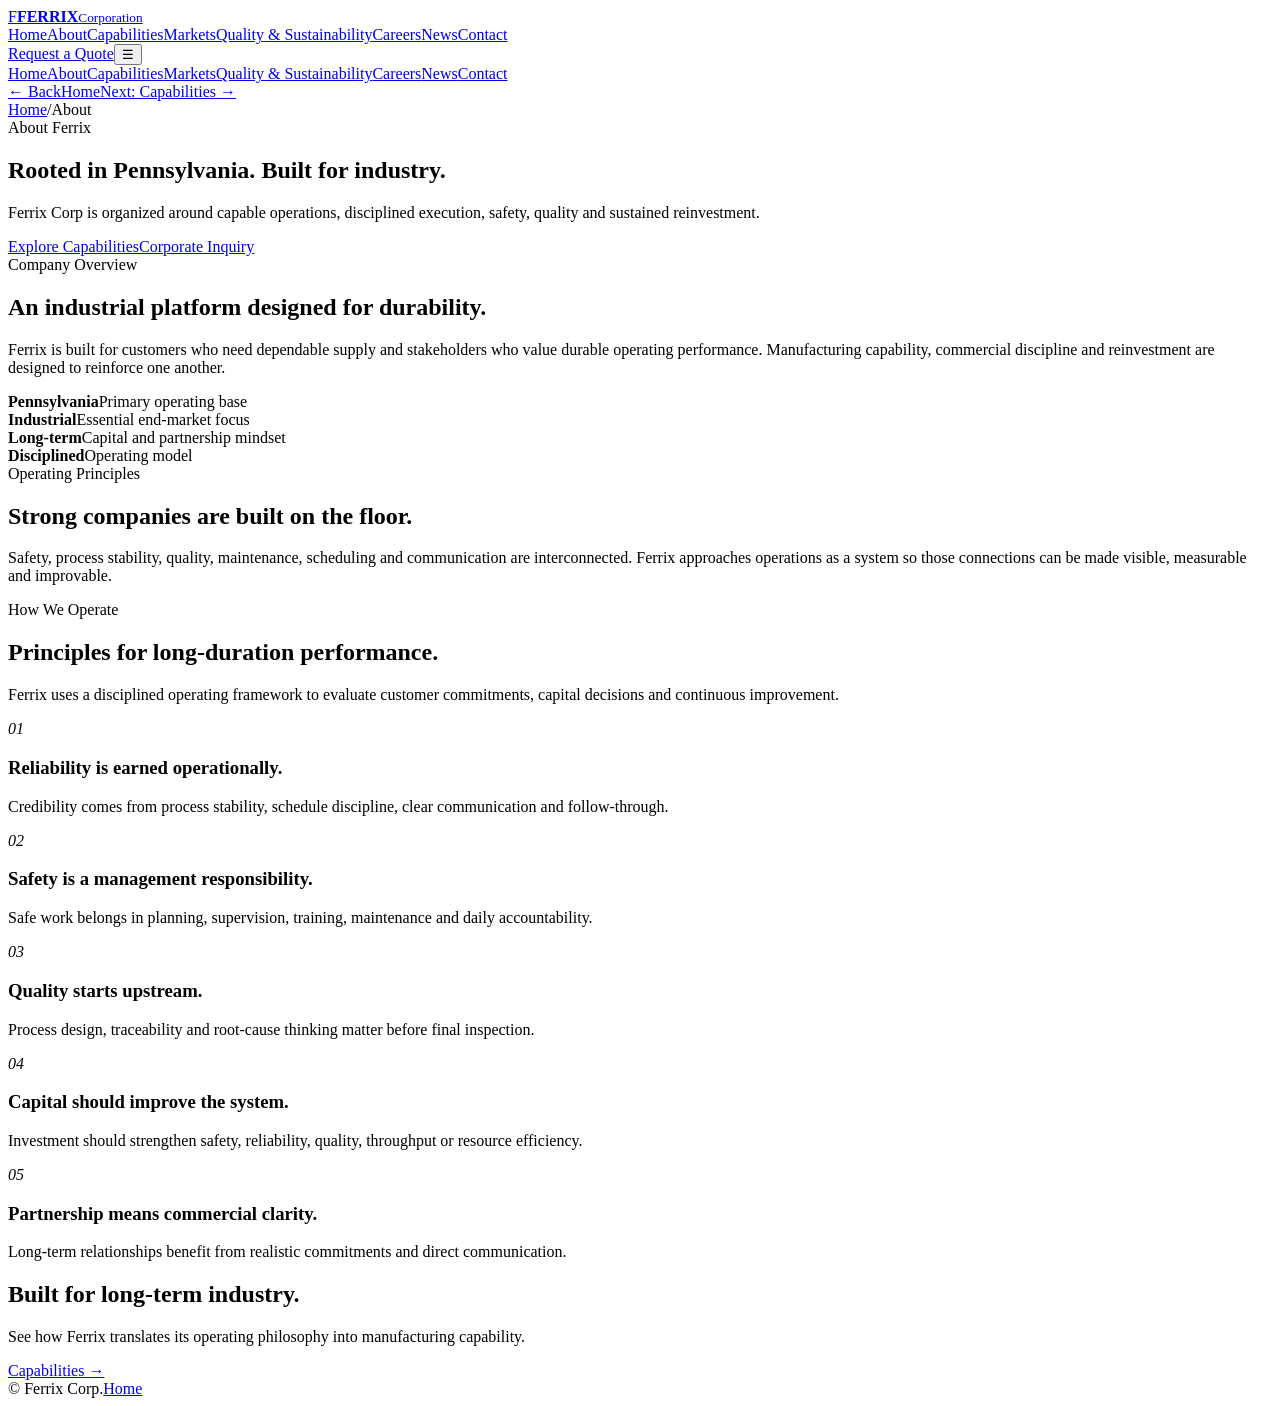
==== about.html @ 7ff0eff3 "Add dedicated About page" ====
<!doctype html><html lang='en'><head><meta charset='utf-8'><meta name='viewport' content='width=device-width,initial-scale=1'><meta name='description' content='About Ferrix Corp, its Pennsylvania operating base and industrial principles.'><title>About | Ferrix Corp</title><link rel='stylesheet' href='/styles.css'></head><body><div class='progress' id='progress'></div><header><div class='wrap nav'><a class='brand' href='/'><span class='mark'><span>F</span></span><span class='brandtext'><strong>FERRIX</strong><small>Corporation</small></span></a><nav class='navlinks'><a href='/'>Home</a><a class='active' href='/about'>About</a><a href='/capabilities'>Capabilities</a><a href='/markets'>Markets</a><a href='/quality'>Quality & Sustainability</a><a href='/careers'>Careers</a><a href='/news'>News</a><a href='/contact'>Contact</a></nav><a class='navquote' href='/contact'>Request a Quote</a><button class='menu' id='menu'>☰</button></div><nav class='mobilepanel' id='mobilepanel'><a href='/'>Home</a><a href='/about'>About</a><a href='/capabilities'>Capabilities</a><a href='/markets'>Markets</a><a href='/quality'>Quality & Sustainability</a><a href='/careers'>Careers</a><a href='/news'>News</a><a href='/contact'>Contact</a></nav></header><div class='backbar'><div class='wrap'><a href='/' onclick='if(history.length>1){event.preventDefault();history.back()}'>← Back</a><a href='/'>Home</a><a href='/capabilities'>Next: Capabilities →</a></div></div><main><section class='hero page'><div class='hero-bg' style="background-image:url('https://images.pexels.com/photos/32845683/pexels-photo-32845683.jpeg?auto=compress&cs=tinysrgb&w=2400')"></div><div class='hero-grid'></div><div class='wrap hero-inner'><div class='breadcrumb'><a href='/'>Home</a><span>/</span><span>About</span></div><span class='eyebrow'>About Ferrix</span><h1>Rooted in Pennsylvania. <span>Built for industry.</span></h1><p class='lead'>Ferrix Corp is organized around capable operations, disciplined execution, safety, quality and sustained reinvestment.</p><div class='hero-actions'><a class='btn white' href='/capabilities'>Explore Capabilities</a><a class='btn outline' href='/contact'>Corporate Inquiry</a></div></div></section><section class='section white'><div class='wrap'><div class='section-head' data-reveal><div><span class='eyebrow'>Company Overview</span><h2>An industrial platform designed for durability.</h2></div><p>Ferrix is built for customers who need dependable supply and stakeholders who value durable operating performance. Manufacturing capability, commercial discipline and reinvestment are designed to reinforce one another.</p></div><div class='statband'><div class='stat'><strong>Pennsylvania</strong><span>Primary operating base</span></div><div class='stat'><strong>Industrial</strong><span>Essential end-market focus</span></div><div class='stat'><strong>Long-term</strong><span>Capital and partnership mindset</span></div><div class='stat'><strong>Disciplined</strong><span>Operating model</span></div></div></div></section><section class='split'><div class='split-image' style="background-image:url('https://images.pexels.com/photos/2760241/pexels-photo-2760241.jpeg?auto=compress&cs=tinysrgb&w=1800')"></div><div class='split-copy'><span class='eyebrow'>Operating Principles</span><h2>Strong companies are built on the floor.</h2><p>Safety, process stability, quality, maintenance, scheduling and communication are interconnected. Ferrix approaches operations as a system so those connections can be made visible, measurable and improvable.</p></div></section><section class='section white'><div class='wrap'><div class='section-head'><div><span class='eyebrow'>How We Operate</span><h2>Principles for long-duration performance.</h2></div><p>Ferrix uses a disciplined operating framework to evaluate customer commitments, capital decisions and continuous improvement.</p></div><div class='principles'><article class='principle'><i>01</i><div><h3>Reliability is earned operationally.</h3><p>Credibility comes from process stability, schedule discipline, clear communication and follow-through.</p></div></article><article class='principle'><i>02</i><div><h3>Safety is a management responsibility.</h3><p>Safe work belongs in planning, supervision, training, maintenance and daily accountability.</p></div></article><article class='principle'><i>03</i><div><h3>Quality starts upstream.</h3><p>Process design, traceability and root-cause thinking matter before final inspection.</p></div></article><article class='principle'><i>04</i><div><h3>Capital should improve the system.</h3><p>Investment should strengthen safety, reliability, quality, throughput or resource efficiency.</p></div></article><article class='principle'><i>05</i><div><h3>Partnership means commercial clarity.</h3><p>Long-term relationships benefit from realistic commitments and direct communication.</p></div></article></div></div></section></main><section class='final'><div class='wrap finalgrid'><div><h2>Built for long-term industry.</h2><p>See how Ferrix translates its operating philosophy into manufacturing capability.</p></div><a class='btn dark' href='/capabilities'>Capabilities →</a></div></section><footer><div class='wrap'><div class='footerbottom'><span>© <span id='year'></span> Ferrix Corp.</span><a href='/'>Home</a></div></div></footer><script src='/site.js'></script></body></html>
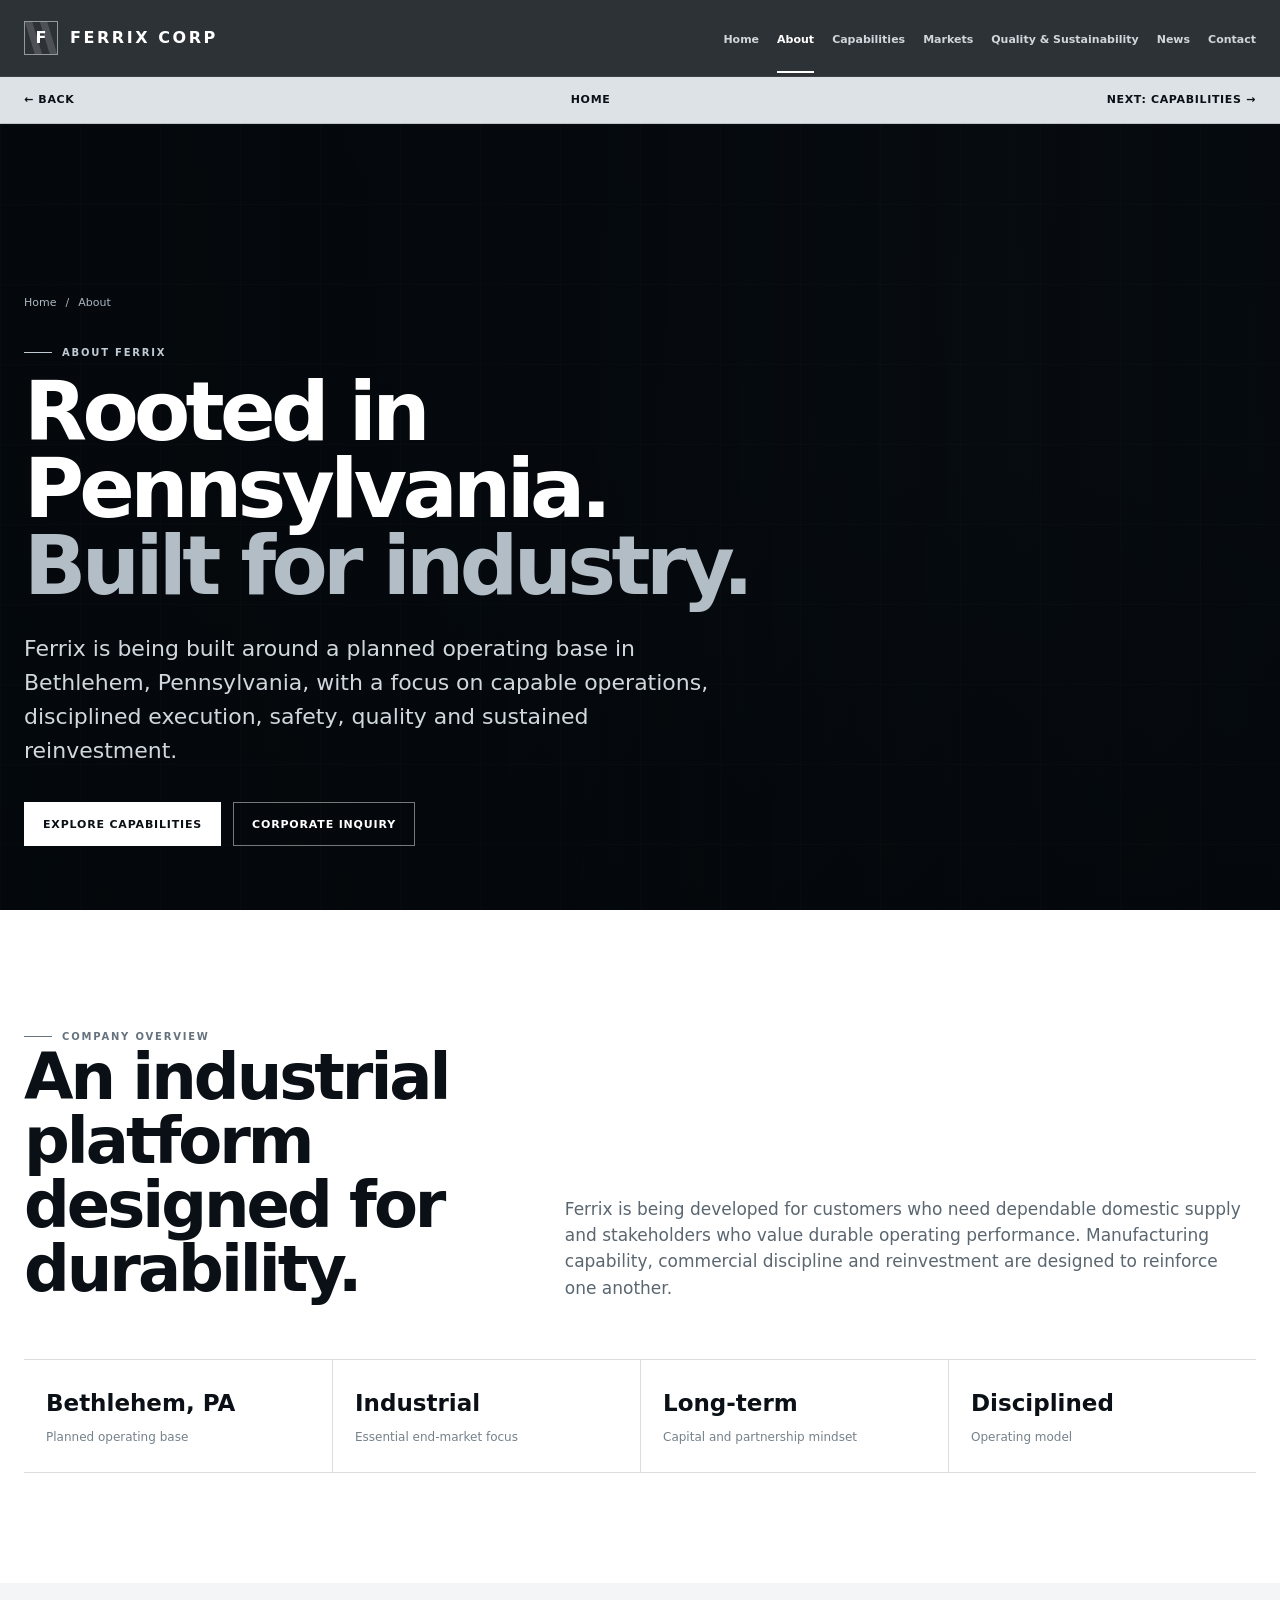
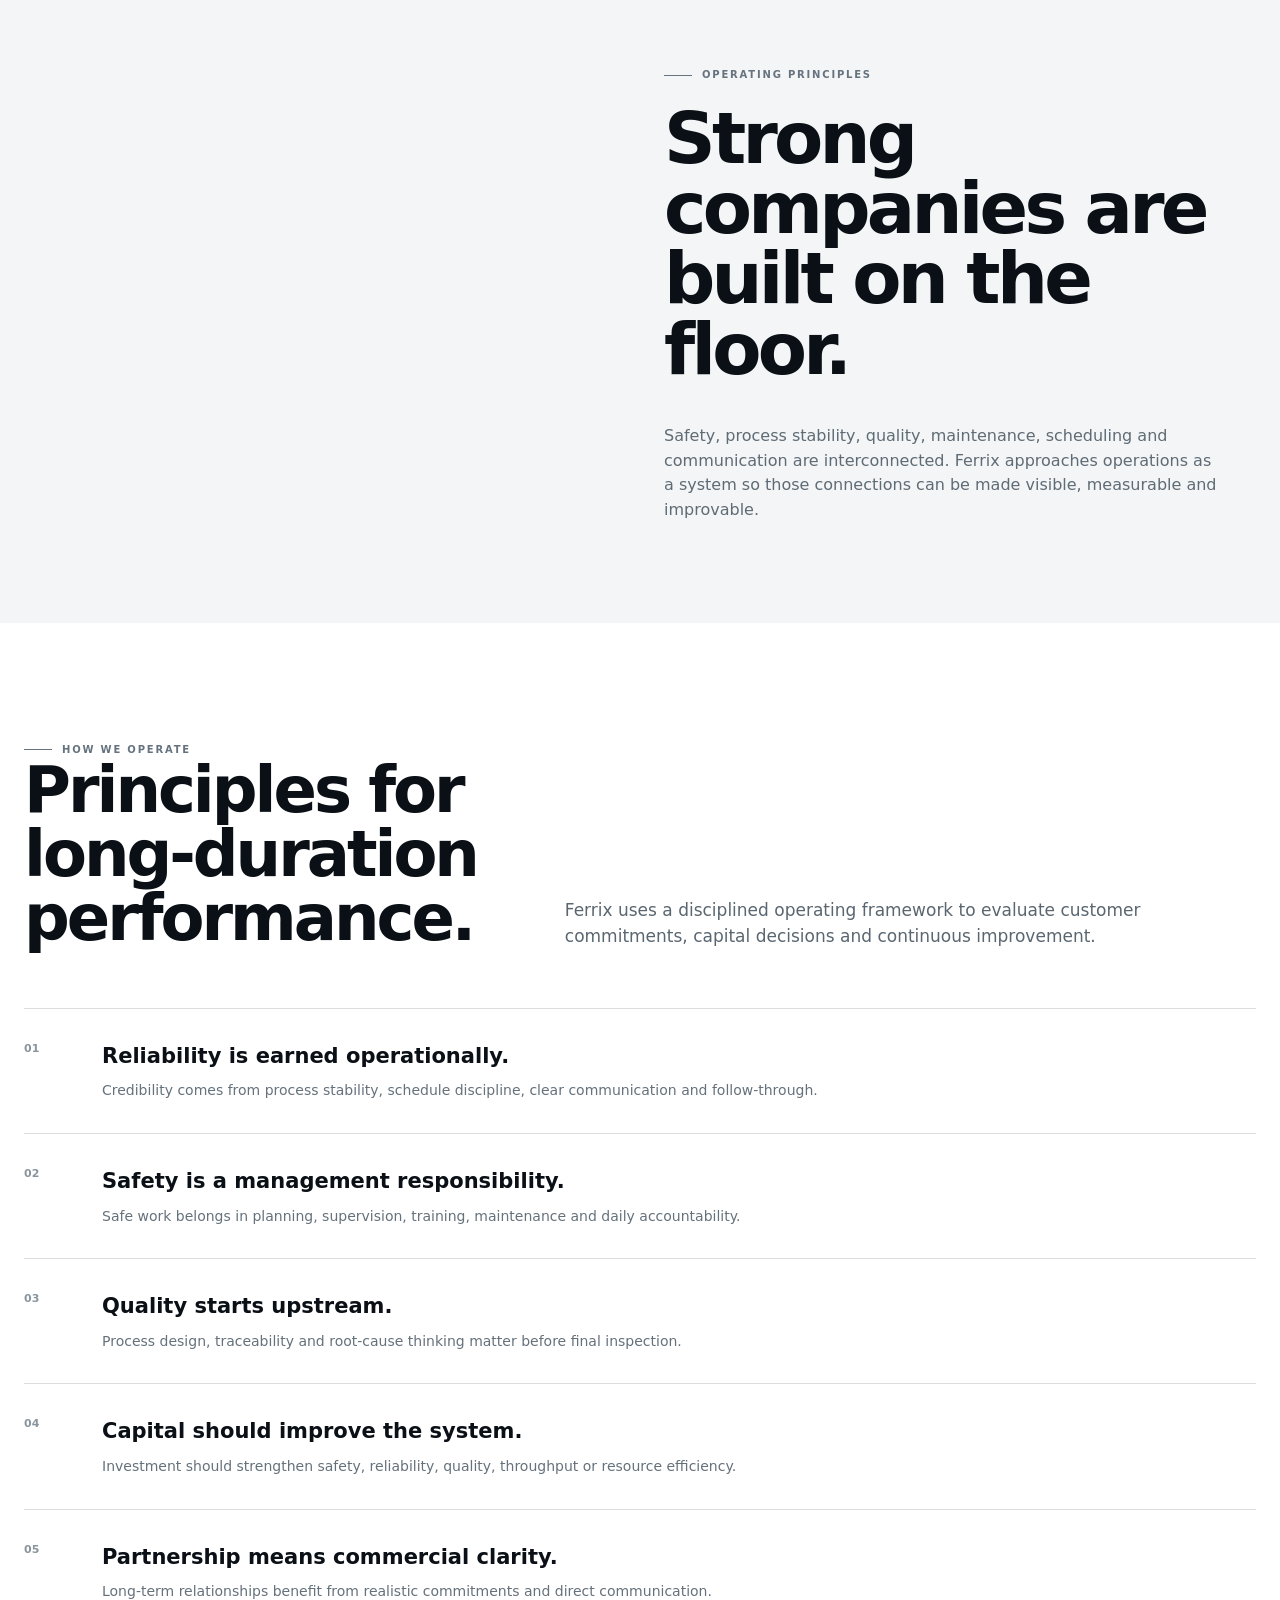
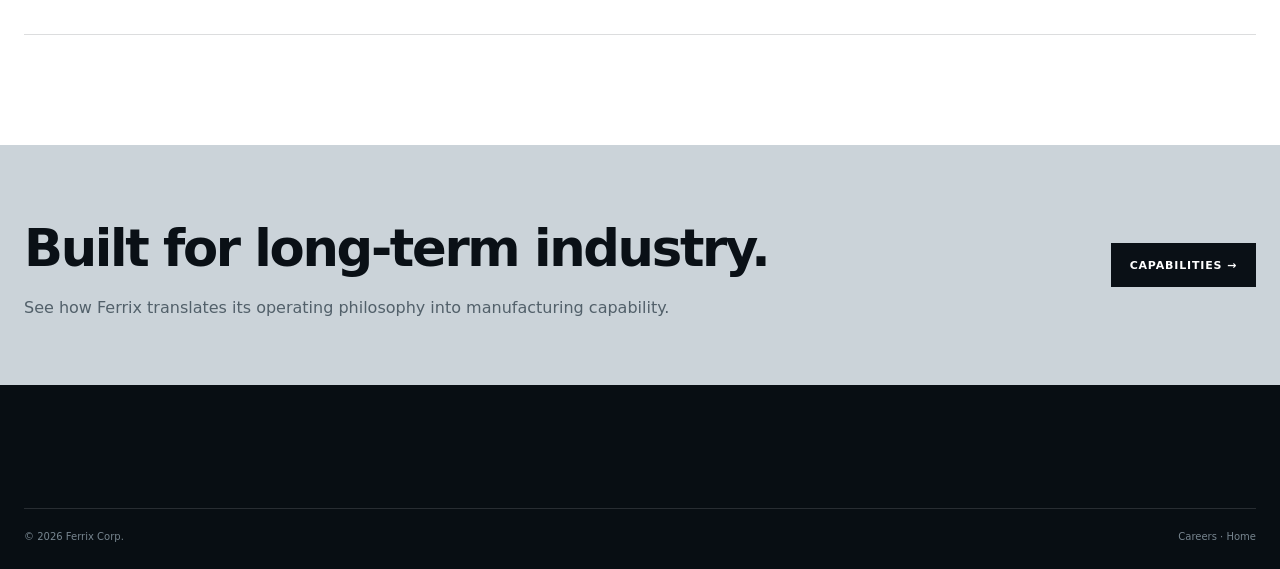
==== commit fbe98194: "Update Ferrix about page and Bethlehem positioning" ====
--- a/about.html
+++ b/about.html
@@ -1 +1 @@
-<!doctype html><html lang='en'><head><meta charset='utf-8'><meta name='viewport' content='width=device-width,initial-scale=1'><meta name='description' content='About Ferrix Corp, its Pennsylvania operating base and industrial principles.'><title>About | Ferrix Corp</title><link rel='stylesheet' href='/styles.css'></head><body><div class='progress' id='progress'></div><header><div class='wrap nav'><a class='brand' href='/'><span class='mark'><span>F</span></span><span class='brandtext'><strong>FERRIX</strong><small>Corporation</small></span></a><nav class='navlinks'><a href='/'>Home</a><a class='active' href='/about'>About</a><a href='/capabilities'>Capabilities</a><a href='/markets'>Markets</a><a href='/quality'>Quality & Sustainability</a><a href='/careers'>Careers</a><a href='/news'>News</a><a href='/contact'>Contact</a></nav><a class='navquote' href='/contact'>Request a Quote</a><button class='menu' id='menu'>☰</button></div><nav class='mobilepanel' id='mobilepanel'><a href='/'>Home</a><a href='/about'>About</a><a href='/capabilities'>Capabilities</a><a href='/markets'>Markets</a><a href='/quality'>Quality & Sustainability</a><a href='/careers'>Careers</a><a href='/news'>News</a><a href='/contact'>Contact</a></nav></header><div class='backbar'><div class='wrap'><a href='/' onclick='if(history.length>1){event.preventDefault();history.back()}'>← Back</a><a href='/'>Home</a><a href='/capabilities'>Next: Capabilities →</a></div></div><main><section class='hero page'><div class='hero-bg' style="background-image:url('https://images.pexels.com/photos/32845683/pexels-photo-32845683.jpeg?auto=compress&cs=tinysrgb&w=2400')"></div><div class='hero-grid'></div><div class='wrap hero-inner'><div class='breadcrumb'><a href='/'>Home</a><span>/</span><span>About</span></div><span class='eyebrow'>About Ferrix</span><h1>Rooted in Pennsylvania. <span>Built for industry.</span></h1><p class='lead'>Ferrix Corp is organized around capable operations, disciplined execution, safety, quality and sustained reinvestment.</p><div class='hero-actions'><a class='btn white' href='/capabilities'>Explore Capabilities</a><a class='btn outline' href='/contact'>Corporate Inquiry</a></div></div></section><section class='section white'><div class='wrap'><div class='section-head' data-reveal><div><span class='eyebrow'>Company Overview</span><h2>An industrial platform designed for durability.</h2></div><p>Ferrix is built for customers who need dependable supply and stakeholders who value durable operating performance. Manufacturing capability, commercial discipline and reinvestment are designed to reinforce one another.</p></div><div class='statband'><div class='stat'><strong>Pennsylvania</strong><span>Primary operating base</span></div><div class='stat'><strong>Industrial</strong><span>Essential end-market focus</span></div><div class='stat'><strong>Long-term</strong><span>Capital and partnership mindset</span></div><div class='stat'><strong>Disciplined</strong><span>Operating model</span></div></div></div></section><section class='split'><div class='split-image' style="background-image:url('https://images.pexels.com/photos/2760241/pexels-photo-2760241.jpeg?auto=compress&cs=tinysrgb&w=1800')"></div><div class='split-copy'><span class='eyebrow'>Operating Principles</span><h2>Strong companies are built on the floor.</h2><p>Safety, process stability, quality, maintenance, scheduling and communication are interconnected. Ferrix approaches operations as a system so those connections can be made visible, measurable and improvable.</p></div></section><section class='section white'><div class='wrap'><div class='section-head'><div><span class='eyebrow'>How We Operate</span><h2>Principles for long-duration performance.</h2></div><p>Ferrix uses a disciplined operating framework to evaluate customer commitments, capital decisions and continuous improvement.</p></div><div class='principles'><article class='principle'><i>01</i><div><h3>Reliability is earned operationally.</h3><p>Credibility comes from process stability, schedule discipline, clear communication and follow-through.</p></div></article><article class='principle'><i>02</i><div><h3>Safety is a management responsibility.</h3><p>Safe work belongs in planning, supervision, training, maintenance and daily accountability.</p></div></article><article class='principle'><i>03</i><div><h3>Quality starts upstream.</h3><p>Process design, traceability and root-cause thinking matter before final inspection.</p></div></article><article class='principle'><i>04</i><div><h3>Capital should improve the system.</h3><p>Investment should strengthen safety, reliability, quality, throughput or resource efficiency.</p></div></article><article class='principle'><i>05</i><div><h3>Partnership means commercial clarity.</h3><p>Long-term relationships benefit from realistic commitments and direct communication.</p></div></article></div></div></section></main><section class='final'><div class='wrap finalgrid'><div><h2>Built for long-term industry.</h2><p>See how Ferrix translates its operating philosophy into manufacturing capability.</p></div><a class='btn dark' href='/capabilities'>Capabilities →</a></div></section><footer><div class='wrap'><div class='footerbottom'><span>© <span id='year'></span> Ferrix Corp.</span><a href='/'>Home</a></div></div></footer><script src='/site.js'></script></body></html>+<!doctype html><html lang='en'><head><meta charset='utf-8'><meta name='viewport' content='width=device-width,initial-scale=1'><meta name='description' content='About Ferrix Corp, its planned Bethlehem, Pennsylvania operating base and industrial principles.'><title>About | Ferrix Corp</title><link rel='stylesheet' href='/styles.css'></head><body><div class='progress' id='progress'></div><header><div class='wrap nav'><a class='brand' href='/'><span class='mark'><span>F</span></span><span class='brandtext'><strong>FERRIX CORP</strong></span></a><nav class='navlinks'><a href='/'>Home</a><a class='active' href='/about'>About</a><a href='/capabilities'>Capabilities</a><a href='/markets'>Markets</a><a href='/quality'>Quality & Sustainability</a><a href='/news'>News</a><a href='/contact'>Contact</a></nav><button class='menu' id='menu'>☰</button></div><nav class='mobilepanel' id='mobilepanel'><a href='/'>Home</a><a href='/about'>About</a><a href='/capabilities'>Capabilities</a><a href='/markets'>Markets</a><a href='/quality'>Quality & Sustainability</a><a href='/news'>News</a><a href='/contact'>Contact</a></nav></header><div class='backbar'><div class='wrap'><a href='/' onclick='if(history.length>1){event.preventDefault();history.back()}'>← Back</a><a href='/'>Home</a><a href='/capabilities'>Next: Capabilities →</a></div></div><main><section class='hero page'><div class='hero-bg' style="background-image:url('https://images.pexels.com/photos/32845683/pexels-photo-32845683.jpeg?auto=compress&cs=tinysrgb&w=2400')"></div><div class='hero-grid'></div><div class='wrap hero-inner'><div class='breadcrumb'><a href='/'>Home</a><span>/</span><span>About</span></div><span class='eyebrow'>About Ferrix</span><h1>Rooted in Pennsylvania. <span>Built for industry.</span></h1><p class='lead'>Ferrix is being built around a planned operating base in Bethlehem, Pennsylvania, with a focus on capable operations, disciplined execution, safety, quality and sustained reinvestment.</p><div class='hero-actions'><a class='btn white' href='/capabilities'>Explore Capabilities</a><a class='btn outline' href='/contact'>Corporate Inquiry</a></div></div></section><section class='section white'><div class='wrap'><div class='section-head' data-reveal><div><span class='eyebrow'>Company Overview</span><h2>An industrial platform designed for durability.</h2></div><p>Ferrix is being developed for customers who need dependable domestic supply and stakeholders who value durable operating performance. Manufacturing capability, commercial discipline and reinvestment are designed to reinforce one another.</p></div><div class='statband'><div class='stat'><strong>Bethlehem, PA</strong><span>Planned operating base</span></div><div class='stat'><strong>Industrial</strong><span>Essential end-market focus</span></div><div class='stat'><strong>Long-term</strong><span>Capital and partnership mindset</span></div><div class='stat'><strong>Disciplined</strong><span>Operating model</span></div></div></div></section><section class='split'><div class='split-image' style="background-image:url('https://images.pexels.com/photos/2760241/pexels-photo-2760241.jpeg?auto=compress&cs=tinysrgb&w=1800')"></div><div class='split-copy'><span class='eyebrow'>Operating Principles</span><h2>Strong companies are built on the floor.</h2><p>Safety, process stability, quality, maintenance, scheduling and communication are interconnected. Ferrix approaches operations as a system so those connections can be made visible, measurable and improvable.</p></div></section><section class='section white'><div class='wrap'><div class='section-head'><div><span class='eyebrow'>How We Operate</span><h2>Principles for long-duration performance.</h2></div><p>Ferrix uses a disciplined operating framework to evaluate customer commitments, capital decisions and continuous improvement.</p></div><div class='principles'><article class='principle'><i>01</i><div><h3>Reliability is earned operationally.</h3><p>Credibility comes from process stability, schedule discipline, clear communication and follow-through.</p></div></article><article class='principle'><i>02</i><div><h3>Safety is a management responsibility.</h3><p>Safe work belongs in planning, supervision, training, maintenance and daily accountability.</p></div></article><article class='principle'><i>03</i><div><h3>Quality starts upstream.</h3><p>Process design, traceability and root-cause thinking matter before final inspection.</p></div></article><article class='principle'><i>04</i><div><h3>Capital should improve the system.</h3><p>Investment should strengthen safety, reliability, quality, throughput or resource efficiency.</p></div></article><article class='principle'><i>05</i><div><h3>Partnership means commercial clarity.</h3><p>Long-term relationships benefit from realistic commitments and direct communication.</p></div></article></div></div></section></main><section class='final'><div class='wrap finalgrid'><div><h2>Built for long-term industry.</h2><p>See how Ferrix translates its operating philosophy into manufacturing capability.</p></div><a class='btn dark' href='/capabilities'>Capabilities →</a></div></section><footer><div class='wrap'><div class='footerbottom'><span>© <span id='year'></span> Ferrix Corp.</span><span><a href='/careers'>Careers</a> · <a href='/'>Home</a></span></div></div></footer><script src='/site.js'></script></body></html>
--- a/styles.css
+++ b/styles.css
@@ -0,0 +1 @@
+:root{--ink:#0a1016;--ink2:#111a23;--navy:#172737;--steel:#66737f;--paper:#f3f5f6;--white:#fff;--line:rgba(10,16,22,.14);--ll:rgba(255,255,255,.13);--max:1240px}*{box-sizing:border-box}html{scroll-behavior:smooth}body{margin:0;background:var(--paper);color:var(--ink);font-family:Inter,ui-sans-serif,system-ui,-apple-system,BlinkMacSystemFont,'Segoe UI',sans-serif;line-height:1.55;-webkit-font-smoothing:antialiased}body.menu-open{overflow:hidden}a{color:inherit;text-decoration:none}button,input,textarea,select{font:inherit}.wrap{width:min(calc(100% - 48px),var(--max));margin:auto}.skip{position:fixed;left:14px;top:-60px;z-index:3000;background:#fff;padding:10px 14px}.skip:focus{top:14px}.progress{position:fixed;left:0;top:0;height:2px;width:0;background:#fff;z-index:2500}.eyebrow{display:inline-flex;align-items:center;gap:10px;font-size:10px;font-weight:800;letter-spacing:.18em;text-transform:uppercase;color:var(--steel)}.eyebrow:before{content:'';width:28px;height:1px;background:currentColor}.dark .eyebrow,.hero .eyebrow{color:#c0cad2}header{position:fixed;inset:0 0 auto;z-index:1800;background:rgba(7,12,17,.84);border-bottom:1px solid rgba(255,255,255,.08);backdrop-filter:blur(17px);color:#fff}.nav{height:76px;display:flex;align-items:center;gap:25px}.brand{display:flex;align-items:center;gap:12px;margin-right:auto}.mark{width:34px;height:34px;border:1px solid rgba(255,255,255,.5);display:grid;place-items:center;position:relative;overflow:hidden;font-weight:900}.mark:before,.mark:after{content:'';position:absolute;width:7px;height:50px;background:rgba(255,255,255,.16);transform:rotate(-17deg)}.mark:before{left:5px}.mark:after{right:5px}.mark span{position:relative;z-index:2}.brandtext{line-height:1}.brandtext strong{display:block;font-size:16px;letter-spacing:.16em}.brandtext small{display:block;margin-top:5px;font-size:9px;color:#9ca9b4;letter-spacing:.18em;text-transform:uppercase}.navlinks{display:flex;align-items:center;gap:18px;font-size:11px;font-weight:750;color:#cfd6dc}.navlinks a{position:relative;padding:28px 0 25px}.navlinks a:after{content:'';position:absolute;left:0;right:100%;bottom:0;height:2px;background:#fff;transition:.2s}.navlinks a:hover:after,.navlinks a.active:after{right:0}.navlinks a.active{color:#fff}.navquote,.btn{display:inline-flex;align-items:center;justify-content:center;min-height:44px;padding:0 18px;border:1px solid transparent;font-size:11px;font-weight:800;letter-spacing:.075em;text-transform:uppercase;transition:.2s ease;cursor:pointer}.navquote{border-color:rgba(255,255,255,.4)}.navquote:hover{background:#fff;color:var(--ink)}.menu{display:none;background:transparent;color:#fff;border:1px solid rgba(255,255,255,.3);width:42px;height:42px}.mobilepanel{display:none}.btn.white{background:#fff;color:var(--ink)}.btn.white:hover{background:#dfe4e8;transform:translateY(-2px)}.btn.outline{border-color:rgba(255,255,255,.45);color:#fff}.btn.outline:hover{background:rgba(255,255,255,.08);transform:translateY(-2px)}.btn.dark{background:var(--ink);color:#fff}.btn.dark:hover{background:#1e2b36;transform:translateY(-2px)}.hero{min-height:760px;display:flex;align-items:flex-end;position:relative;overflow:hidden;background:#070c11;color:#fff}.hero.home{min-height:94vh}.hero-bg{position:absolute;inset:0;background-size:cover;background-position:center;transform:scale(1.025)}.hero-bg:after{content:'';position:absolute;inset:0;background:linear-gradient(90deg,rgba(4,8,12,.94) 0%,rgba(4,8,12,.72) 46%,rgba(4,8,12,.25) 76%,rgba(4,8,12,.48) 100%),linear-gradient(0deg,rgba(4,8,12,.88),transparent 58%)}.hero-grid{position:absolute;inset:0;opacity:.17;background-image:linear-gradient(rgba(255,255,255,.08) 1px,transparent 1px),linear-gradient(90deg,rgba(255,255,255,.08) 1px,transparent 1px);background-size:80px 80px}.hero-inner{position:relative;z-index:2;padding:170px 0 64px}.breadcrumb{display:flex;gap:9px;align-items:center;color:#aab6c0;font-size:11px;margin-bottom:25px}.breadcrumb a:hover{color:#fff}.hero h1{max-width:950px;font-size:clamp(52px,7vw,100px);line-height:.94;letter-spacing:-.057em;margin:12px 0 0;font-weight:760;text-wrap:balance}.hero.page h1{font-size:clamp(50px,6.4vw,88px)}.hero h1 span{color:#b2bdc6}.hero .lead{max-width:720px;font-size:clamp(17px,2vw,22px);color:#d0d8de;margin:28px 0 34px}.hero-actions{display:flex;gap:12px;flex-wrap:wrap}.hero-meta{display:grid;grid-template-columns:repeat(4,1fr);gap:28px;margin-top:70px;padding-top:22px;border-top:1px solid rgba(255,255,255,.2)}.hero-meta strong{display:block;font-size:13px}.hero-meta span{display:block;color:#98a6b1;font-size:12px;margin-top:5px}.backbar{background:#dce2e6;border-bottom:1px solid var(--line);padding:15px 0;margin-top:76px}.backbar .wrap{display:flex;justify-content:space-between;gap:20px;font-size:11px;font-weight:800;letter-spacing:.06em;text-transform:uppercase}.section{padding:110px 0}.white{background:#fff}.dark{background:var(--ink);color:#fff}.soft{background:#e7ebee}.section-head{display:grid;grid-template-columns:.8fr 1.2fr;gap:80px;align-items:end;margin-bottom:58px}.section-head h2{margin:0;font-size:clamp(38px,5vw,67px);line-height:1;letter-spacing:-.047em}.section-head p{margin:0;color:#5a6670;font-size:17px;max-width:680px}.dark .section-head p{color:#aab5be}.grid4{display:grid;grid-template-columns:repeat(4,1fr);gap:1px;background:var(--line);border:1px solid var(--line)}.card{background:#fff;padding:30px;min-height:250px}.dark .card{background:#111b24}.num{font-size:10px;letter-spacing:.14em;font-weight:800;color:#8b969f}.card h3{font-size:20px;margin:42px 0 10px}.card p{margin:0;color:#66727c;font-size:14px}.dark .card p{color:#9aa7b0}.card small{display:block;margin-top:25px;text-transform:uppercase;letter-spacing:.12em;font-size:9px;font-weight:800;color:#89949d}.split{display:grid;grid-template-columns:1fr 1fr}.split-copy{padding:84px max(48px,calc((100vw - var(--max))/2)) 84px max(24px,calc((100vw - var(--max))/2));display:flex;flex-direction:column;justify-content:center}.split-copy h2{font-size:clamp(42px,5.6vw,72px);line-height:.98;letter-spacing:-.052em;margin:20px 0 24px}.split-copy p{max-width:560px;color:#5f6b75}.split.dark .split-copy p{color:#b5c0c8}.split-image{min-height:620px;background-size:cover;background-position:center}.statband{display:grid;grid-template-columns:repeat(4,1fr);border-top:1px solid var(--line);border-bottom:1px solid var(--line)}.stat{padding:26px 22px}.stat+.stat{border-left:1px solid var(--line)}.stat strong{display:block;font-size:23px}.stat span{display:block;font-size:12px;color:#75818a;margin-top:6px}.process{display:grid;grid-template-columns:repeat(4,1fr);gap:12px}.step{padding:23px;border-top:1px solid #586672;background:#111a23}.step b{font-size:14px}.step span{display:block;color:#8f9ca7;font-size:12px;margin-top:7px}.marketgrid{display:grid;grid-template-columns:repeat(3,1fr);gap:1px;background:var(--line);border:1px solid var(--line)}.market{background:#fff;padding:31px;min-height:280px;position:relative}.market em{position:absolute;right:22px;top:14px;font-style:normal;font-size:48px;font-weight:800;color:rgba(10,16,22,.07)}.market h3{margin:70px 0 12px;font-size:22px}.market p{margin:0 0 20px;color:#64717b;font-size:14px}.market small{font-size:9px;text-transform:uppercase;letter-spacing:.13em;font-weight:800;color:#74808a}.principles{border-top:1px solid var(--line)}.principle{display:grid;grid-template-columns:58px 1fr;gap:20px;padding:31px 0;border-bottom:1px solid var(--line)}.principle i{font-style:normal;color:#89959e;font-size:11px;font-weight:800}.principle h3{margin:0 0 8px;font-size:21px}.principle p{margin:0;color:#65717b;font-size:14px}.quote{background:#cad3da;padding:62px}.quote blockquote{font-size:clamp(28px,4vw,50px);letter-spacing:-.04em;line-height:1.06;margin:0}.form-shell{display:grid;grid-template-columns:.82fr 1.18fr;gap:70px}.contactcards{margin-top:35px;border-top:1px solid var(--line)}.contactcard{padding:15px 0;border-bottom:1px solid var(--line)}.contactcard strong{display:block;font-size:13px}.contactcard span{display:block;color:#78848d;font-size:12px;margin-top:4px}form{background:#fff;padding:34px}.formgrid{display:grid;grid-template-columns:1fr 1fr;gap:20px}.field{display:flex;flex-direction:column;gap:7px}.field.full{grid-column:1/-1}.field label{font-size:10px;text-transform:uppercase;letter-spacing:.11em;font-weight:800;color:#64707a}.field input,.field select,.field textarea{border:0;border-bottom:1px solid #c9d0d5;padding:10px 0;background:transparent;outline:none}.field textarea{min-height:120px;resize:vertical}.formfoot{display:flex;justify-content:space-between;align-items:center;gap:20px;margin-top:26px}.formnote{font-size:10px;color:#7c8790;max-width:340px}.status{font-size:12px;margin-top:15px;color:#53616b}.newslist{border-top:1px solid var(--line)}.newsrow{display:grid;grid-template-columns:120px 1fr auto;gap:30px;align-items:center;padding:28px 0;border-bottom:1px solid var(--line)}.newsrow time{font-size:11px;color:#7e8a94}.newsrow h3{margin:0;font-size:22px}.newsrow p{margin:5px 0 0;color:#65717b;font-size:14px}.final{background:#cbd3d9;padding:64px 0}.finalgrid{display:flex;justify-content:space-between;align-items:center;gap:30px}.final h2{font-size:clamp(34px,4vw,55px);letter-spacing:-.045em;margin:0}.final p{margin:8px 0 0;color:#52606a}footer{background:#080e13;color:#fff;padding:68px 0 24px}.footergrid{display:grid;grid-template-columns:1.7fr repeat(3,1fr);gap:55px}.footerbrand p{color:#8997a2;max-width:330px;font-size:13px;margin-top:24px}.fcol h4{font-size:10px;text-transform:uppercase;letter-spacing:.13em;color:#8896a1;margin:0 0 18px}.fcol a,.fcol span{display:block;font-size:12px;color:#bac4cc;margin:9px 0}.footerbottom{display:flex;justify-content:space-between;gap:20px;margin-top:55px;padding-top:20px;border-top:1px solid var(--ll);font-size:10px;color:#77858f}.floating{position:fixed;right:18px;bottom:18px;z-index:900;background:#fff;color:#0a1016;border:1px solid #d0d5d9;box-shadow:0 12px 32px rgba(0,0,0,.18);padding:13px 17px;font-size:10px;font-weight:900;letter-spacing:.09em;text-transform:uppercase;opacity:0;transform:translateY(10px);pointer-events:none;transition:.25s}.floating.show{opacity:1;transform:none;pointer-events:auto}[data-reveal]{opacity:0;transform:translateY(22px);transition:opacity .7s ease,transform .7s ease}[data-reveal].seen{opacity:1;transform:none}@view-transition{navigation:auto}@media(max-width:1080px){.navlinks{display:none}.menu{display:block}.navquote{display:none}.mobilepanel.open{display:grid;position:fixed;top:76px;left:0;right:0;background:#0a1016;padding:24px;gap:2px}.mobilepanel a{padding:14px 4px;border-bottom:1px solid var(--ll);font-weight:700}.section-head,.form-shell{grid-template-columns:1fr;gap:34px}.grid4{grid-template-columns:repeat(2,1fr)}.split{grid-template-columns:1fr}.split-image{min-height:440px}.marketgrid{grid-template-columns:repeat(2,1fr)}.footergrid{grid-template-columns:1.4fr 1fr 1fr}.hero-meta{grid-template-columns:repeat(2,1fr)}}@media(max-width:700px){.wrap{width:min(calc(100% - 28px),var(--max))}.nav{height:68px}.mobilepanel.open{top:68px}.backbar{margin-top:68px}.hero,.hero.home{min-height:820px}.hero-inner{padding:145px 0 48px}.hero h1,.hero.page h1{font-size:51px}.section{padding:78px 0}.grid4,.marketgrid{grid-template-columns:1fr}.split-copy{padding:70px 22px}.split-image{min-height:330px}.statband{grid-template-columns:1fr 1fr}.process{grid-template-columns:1fr 1fr}.formgrid{grid-template-columns:1fr}.formfoot,.finalgrid,.footerbottom{align-items:flex-start;flex-direction:column}.footergrid{grid-template-columns:1fr 1fr}.footerbrand{grid-column:1/-1}.newsrow{grid-template-columns:1fr}.floating{display:none}.quote{padding:36px 24px}}@media(prefers-reduced-motion:reduce){html{scroll-behavior:auto}[data-reveal]{opacity:1;transform:none;transition:none}.hero-bg{transform:none}}
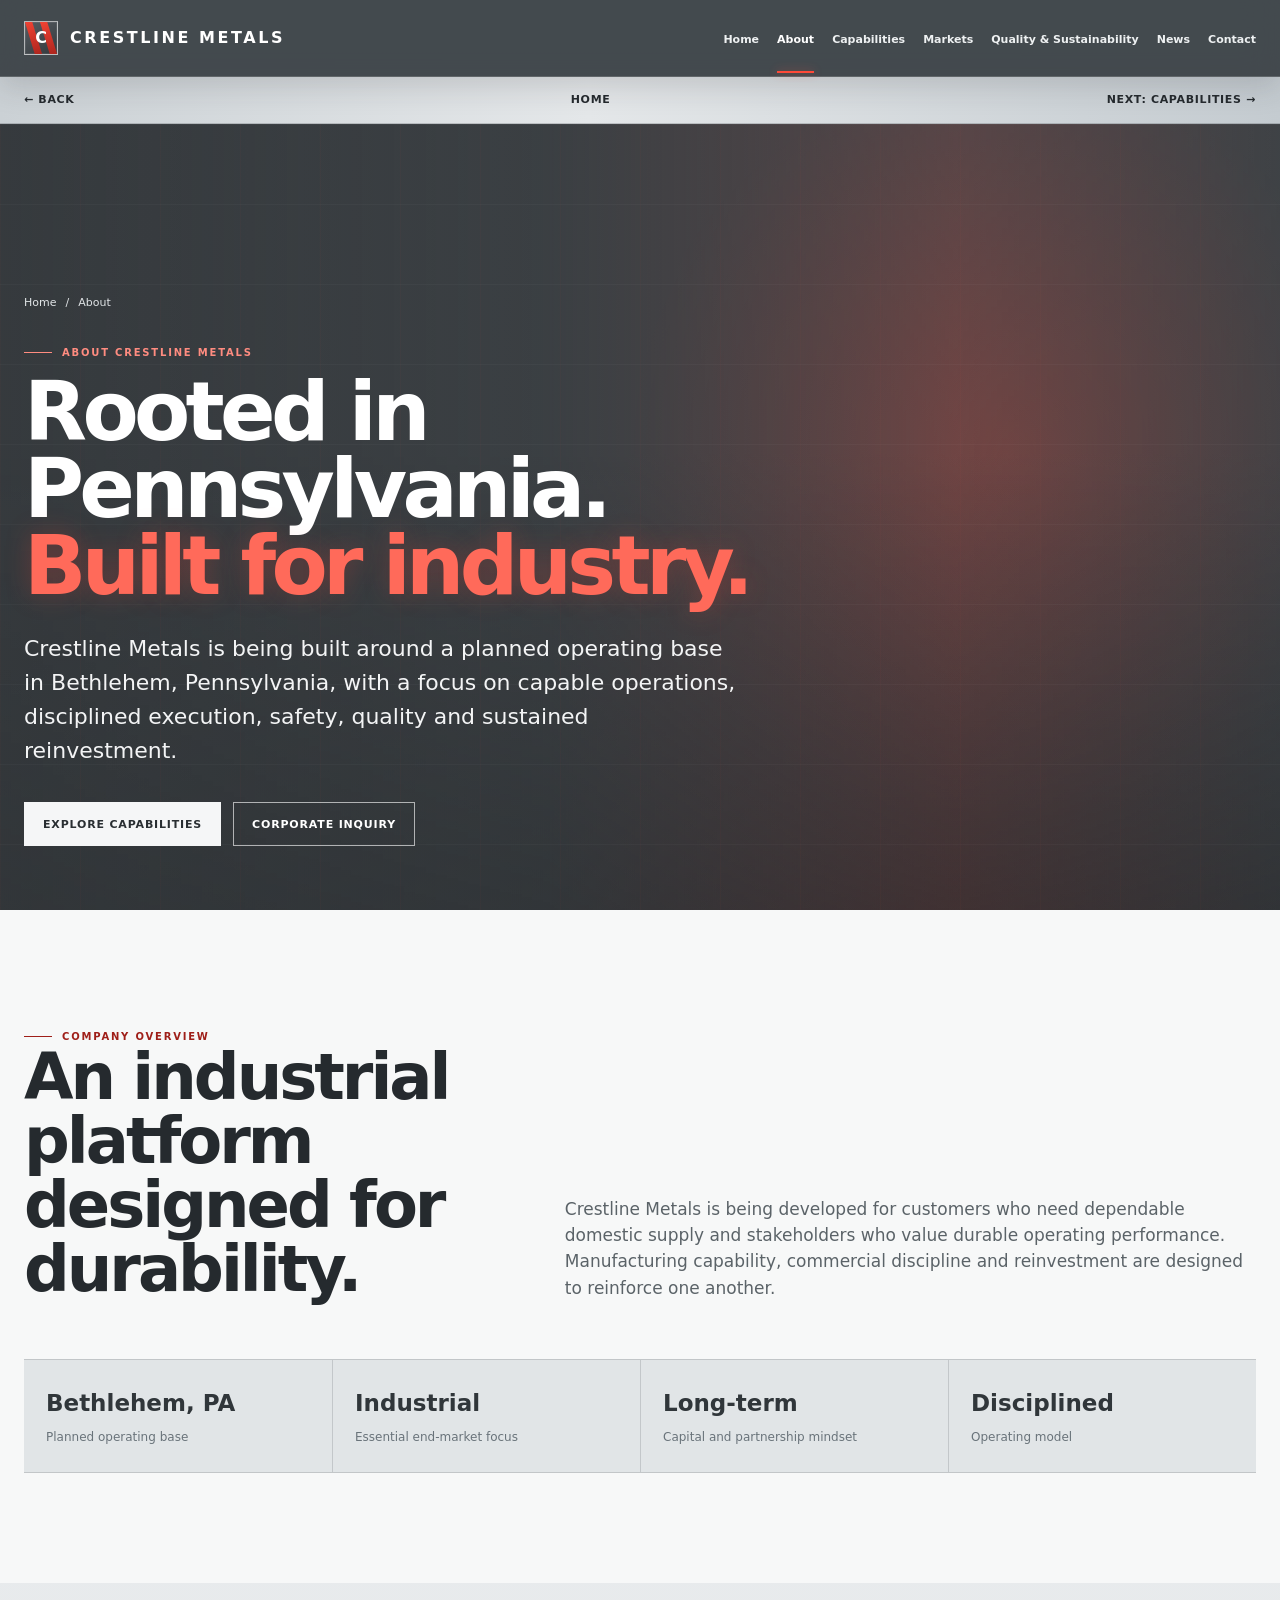
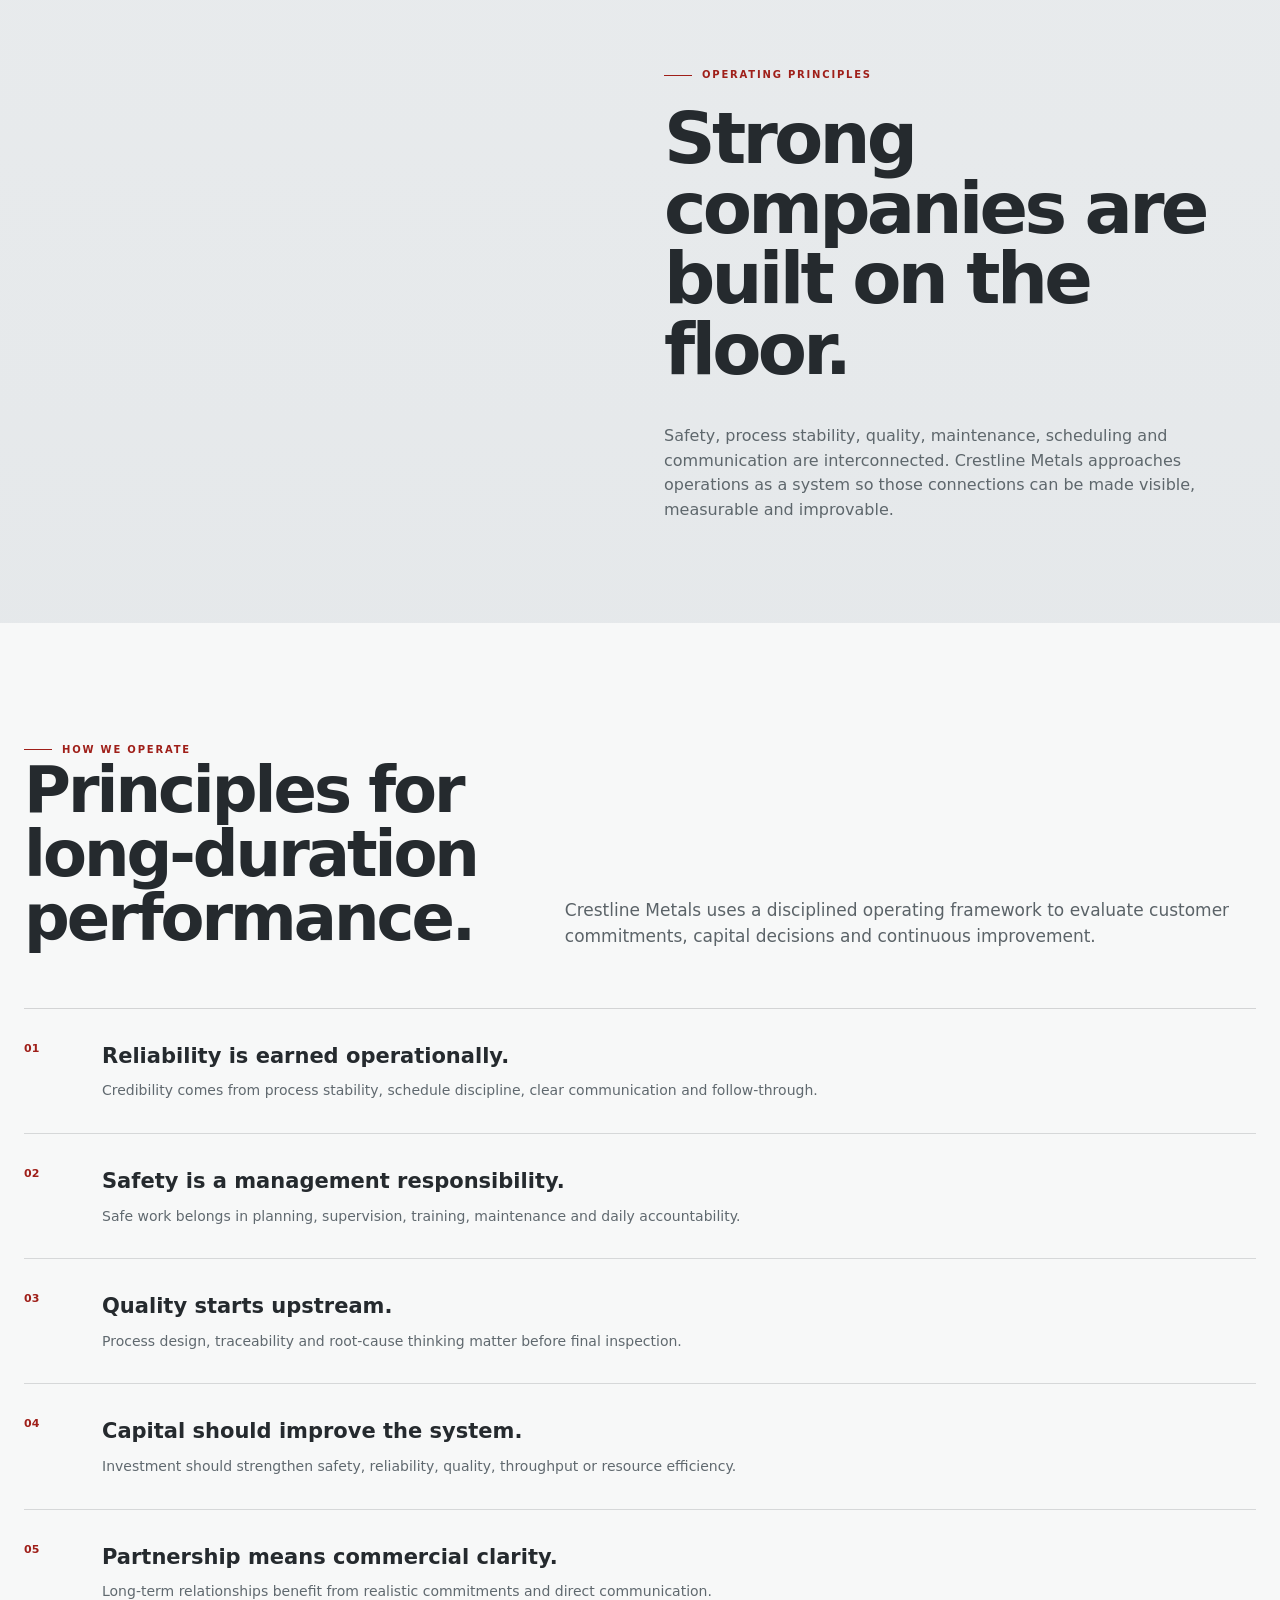
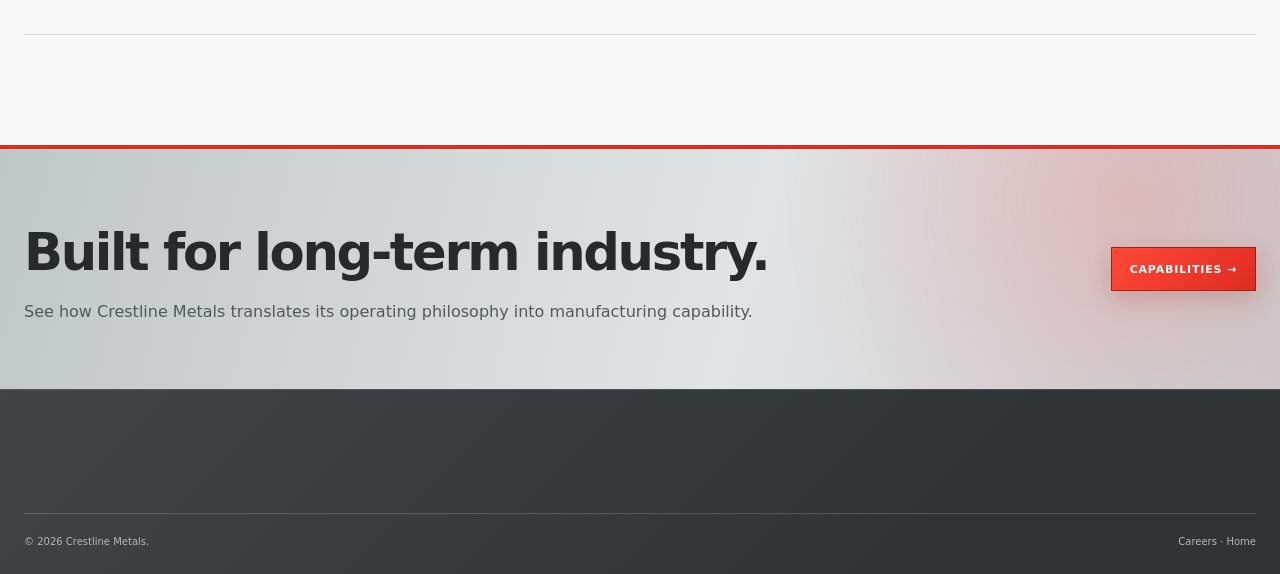
==== commit 87facbff: "Rebrand About page to Crestline Metals" ====
--- a/about.html
+++ b/about.html
@@ -1 +1 @@
-<!doctype html><html lang='en'><head><meta charset='utf-8'><meta name='viewport' content='width=device-width,initial-scale=1'><meta name='description' content='About Ferrix Corp, its planned Bethlehem, Pennsylvania operating base and industrial principles.'><title>About | Ferrix Corp</title><link rel='stylesheet' href='/styles.css'></head><body><div class='progress' id='progress'></div><header><div class='wrap nav'><a class='brand' href='/'><span class='mark'><span>F</span></span><span class='brandtext'><strong>FERRIX CORP</strong></span></a><nav class='navlinks'><a href='/'>Home</a><a class='active' href='/about'>About</a><a href='/capabilities'>Capabilities</a><a href='/markets'>Markets</a><a href='/quality'>Quality & Sustainability</a><a href='/news'>News</a><a href='/contact'>Contact</a></nav><button class='menu' id='menu'>☰</button></div><nav class='mobilepanel' id='mobilepanel'><a href='/'>Home</a><a href='/about'>About</a><a href='/capabilities'>Capabilities</a><a href='/markets'>Markets</a><a href='/quality'>Quality & Sustainability</a><a href='/news'>News</a><a href='/contact'>Contact</a></nav></header><div class='backbar'><div class='wrap'><a href='/' onclick='if(history.length>1){event.preventDefault();history.back()}'>← Back</a><a href='/'>Home</a><a href='/capabilities'>Next: Capabilities →</a></div></div><main><section class='hero page'><div class='hero-bg' style="background-image:url('https://images.pexels.com/photos/32845683/pexels-photo-32845683.jpeg?auto=compress&cs=tinysrgb&w=2400')"></div><div class='hero-grid'></div><div class='wrap hero-inner'><div class='breadcrumb'><a href='/'>Home</a><span>/</span><span>About</span></div><span class='eyebrow'>About Ferrix</span><h1>Rooted in Pennsylvania. <span>Built for industry.</span></h1><p class='lead'>Ferrix is being built around a planned operating base in Bethlehem, Pennsylvania, with a focus on capable operations, disciplined execution, safety, quality and sustained reinvestment.</p><div class='hero-actions'><a class='btn white' href='/capabilities'>Explore Capabilities</a><a class='btn outline' href='/contact'>Corporate Inquiry</a></div></div></section><section class='section white'><div class='wrap'><div class='section-head' data-reveal><div><span class='eyebrow'>Company Overview</span><h2>An industrial platform designed for durability.</h2></div><p>Ferrix is being developed for customers who need dependable domestic supply and stakeholders who value durable operating performance. Manufacturing capability, commercial discipline and reinvestment are designed to reinforce one another.</p></div><div class='statband'><div class='stat'><strong>Bethlehem, PA</strong><span>Planned operating base</span></div><div class='stat'><strong>Industrial</strong><span>Essential end-market focus</span></div><div class='stat'><strong>Long-term</strong><span>Capital and partnership mindset</span></div><div class='stat'><strong>Disciplined</strong><span>Operating model</span></div></div></div></section><section class='split'><div class='split-image' style="background-image:url('https://images.pexels.com/photos/2760241/pexels-photo-2760241.jpeg?auto=compress&cs=tinysrgb&w=1800')"></div><div class='split-copy'><span class='eyebrow'>Operating Principles</span><h2>Strong companies are built on the floor.</h2><p>Safety, process stability, quality, maintenance, scheduling and communication are interconnected. Ferrix approaches operations as a system so those connections can be made visible, measurable and improvable.</p></div></section><section class='section white'><div class='wrap'><div class='section-head'><div><span class='eyebrow'>How We Operate</span><h2>Principles for long-duration performance.</h2></div><p>Ferrix uses a disciplined operating framework to evaluate customer commitments, capital decisions and continuous improvement.</p></div><div class='principles'><article class='principle'><i>01</i><div><h3>Reliability is earned operationally.</h3><p>Credibility comes from process stability, schedule discipline, clear communication and follow-through.</p></div></article><article class='principle'><i>02</i><div><h3>Safety is a management responsibility.</h3><p>Safe work belongs in planning, supervision, training, maintenance and daily accountability.</p></div></article><article class='principle'><i>03</i><div><h3>Quality starts upstream.</h3><p>Process design, traceability and root-cause thinking matter before final inspection.</p></div></article><article class='principle'><i>04</i><div><h3>Capital should improve the system.</h3><p>Investment should strengthen safety, reliability, quality, throughput or resource efficiency.</p></div></article><article class='principle'><i>05</i><div><h3>Partnership means commercial clarity.</h3><p>Long-term relationships benefit from realistic commitments and direct communication.</p></div></article></div></div></section></main><section class='final'><div class='wrap finalgrid'><div><h2>Built for long-term industry.</h2><p>See how Ferrix translates its operating philosophy into manufacturing capability.</p></div><a class='btn dark' href='/capabilities'>Capabilities →</a></div></section><footer><div class='wrap'><div class='footerbottom'><span>© <span id='year'></span> Ferrix Corp.</span><span><a href='/careers'>Careers</a> · <a href='/'>Home</a></span></div></div></footer><script src='/site.js'></script></body></html>+<!doctype html><html lang='en'><head><meta charset='utf-8'><meta name='viewport' content='width=device-width,initial-scale=1'><meta name='description' content='About Crestline Metals, its planned Bethlehem, Pennsylvania operating base and industrial principles.'><title>About | Crestline Metals</title><link rel='stylesheet' href='/styles.css'></head><body><div class='progress' id='progress'></div><header><div class='wrap nav'><a class='brand' href='/'><span class='mark'><span>C</span></span><span class='brandtext'><strong>CRESTLINE METALS</strong></span></a><nav class='navlinks'><a href='/'>Home</a><a class='active' href='/about'>About</a><a href='/capabilities'>Capabilities</a><a href='/markets'>Markets</a><a href='/quality'>Quality & Sustainability</a><a href='/news'>News</a><a href='/contact'>Contact</a></nav><button class='menu' id='menu'>☰</button></div><nav class='mobilepanel' id='mobilepanel'><a href='/'>Home</a><a href='/about'>About</a><a href='/capabilities'>Capabilities</a><a href='/markets'>Markets</a><a href='/quality'>Quality & Sustainability</a><a href='/news'>News</a><a href='/contact'>Contact</a></nav></header><div class='backbar'><div class='wrap'><a href='/' onclick='if(history.length>1){event.preventDefault();history.back()}'>← Back</a><a href='/'>Home</a><a href='/capabilities'>Next: Capabilities →</a></div></div><main><section class='hero page'><div class='hero-bg' style="background-image:url('https://images.pexels.com/photos/32845683/pexels-photo-32845683.jpeg?auto=compress&cs=tinysrgb&w=2400')"></div><div class='hero-grid'></div><div class='wrap hero-inner'><div class='breadcrumb'><a href='/'>Home</a><span>/</span><span>About</span></div><span class='eyebrow'>About Crestline Metals</span><h1>Rooted in Pennsylvania. <span>Built for industry.</span></h1><p class='lead'>Crestline Metals is being built around a planned operating base in Bethlehem, Pennsylvania, with a focus on capable operations, disciplined execution, safety, quality and sustained reinvestment.</p><div class='hero-actions'><a class='btn white' href='/capabilities'>Explore Capabilities</a><a class='btn outline' href='/contact'>Corporate Inquiry</a></div></div></section><section class='section white'><div class='wrap'><div class='section-head' data-reveal><div><span class='eyebrow'>Company Overview</span><h2>An industrial platform designed for durability.</h2></div><p>Crestline Metals is being developed for customers who need dependable domestic supply and stakeholders who value durable operating performance. Manufacturing capability, commercial discipline and reinvestment are designed to reinforce one another.</p></div><div class='statband'><div class='stat'><strong>Bethlehem, PA</strong><span>Planned operating base</span></div><div class='stat'><strong>Industrial</strong><span>Essential end-market focus</span></div><div class='stat'><strong>Long-term</strong><span>Capital and partnership mindset</span></div><div class='stat'><strong>Disciplined</strong><span>Operating model</span></div></div></div></section><section class='split'><div class='split-image' style="background-image:url('https://images.pexels.com/photos/2760241/pexels-photo-2760241.jpeg?auto=compress&cs=tinysrgb&w=1800')"></div><div class='split-copy'><span class='eyebrow'>Operating Principles</span><h2>Strong companies are built on the floor.</h2><p>Safety, process stability, quality, maintenance, scheduling and communication are interconnected. Crestline Metals approaches operations as a system so those connections can be made visible, measurable and improvable.</p></div></section><section class='section white'><div class='wrap'><div class='section-head'><div><span class='eyebrow'>How We Operate</span><h2>Principles for long-duration performance.</h2></div><p>Crestline Metals uses a disciplined operating framework to evaluate customer commitments, capital decisions and continuous improvement.</p></div><div class='principles'><article class='principle'><i>01</i><div><h3>Reliability is earned operationally.</h3><p>Credibility comes from process stability, schedule discipline, clear communication and follow-through.</p></div></article><article class='principle'><i>02</i><div><h3>Safety is a management responsibility.</h3><p>Safe work belongs in planning, supervision, training, maintenance and daily accountability.</p></div></article><article class='principle'><i>03</i><div><h3>Quality starts upstream.</h3><p>Process design, traceability and root-cause thinking matter before final inspection.</p></div></article><article class='principle'><i>04</i><div><h3>Capital should improve the system.</h3><p>Investment should strengthen safety, reliability, quality, throughput or resource efficiency.</p></div></article><article class='principle'><i>05</i><div><h3>Partnership means commercial clarity.</h3><p>Long-term relationships benefit from realistic commitments and direct communication.</p></div></article></div></div></section></main><section class='final'><div class='wrap finalgrid'><div><h2>Built for long-term industry.</h2><p>See how Crestline Metals translates its operating philosophy into manufacturing capability.</p></div><a class='btn dark' href='/capabilities'>Capabilities →</a></div></section><footer><div class='wrap'><div class='footerbottom'><span>© <span id='year'></span> Crestline Metals.</span><span><a href='/careers'>Careers</a> · <a href='/'>Home</a></span></div></div></footer><script src='/site.js'></script></body></html>
